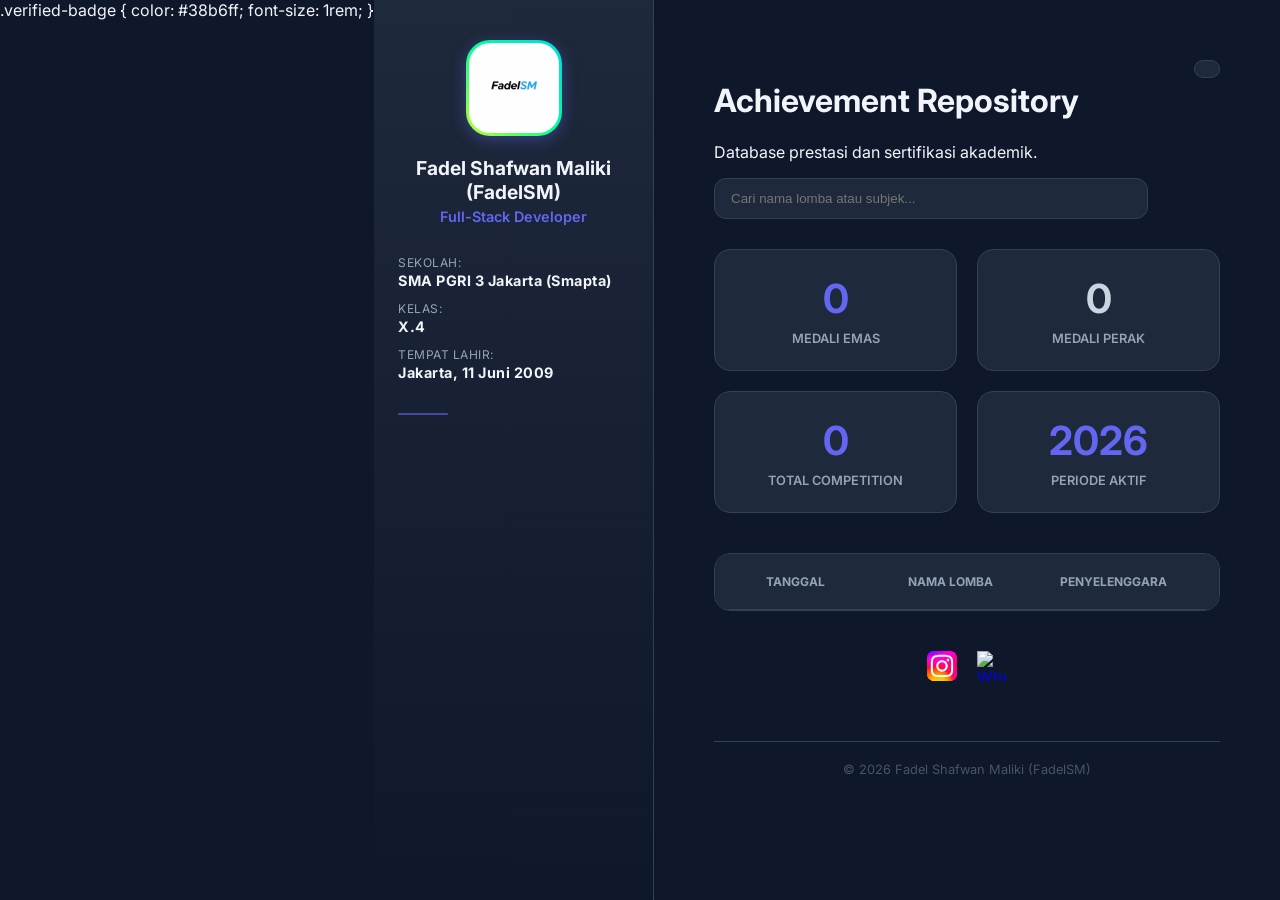
==== index.html @ 25e57f63 "Fix HTML formatting and structure" ====
<!DOCTYPE html>
<html lang="id">
<head>
    <script>(function(w,d,s,l,i){w[l]=w[l]||[];w[l].push({'gtm.start':
    new Date().getTime(),event:'gtm.js'});var f=d.getElementsByTagName(s)[0],
    j=d.createElement(s),dl=l!='dataLayer'?'&l='+l:'';j.async=true;j.src=
    'https://www.googletagmanager.com/gtm.js?id='+i+dl;f.parentNode.insertBefore(j,f);
    })(window,document,'script','dataLayer','GTM-WCDNZXJM');</script>
    <meta charset="UTF-8">
    <meta name="viewport" content="width=device-width, initial-scale=1.0">
    
    <meta name="google-site-verification" content="03OCekUVEbBXfcuXZbG23nD-sVVwVngGRtazdKrPC-M" />
    <meta name="google-site-verification" content="google-site-verification=CzAa8t4_eeF1u4-09e6fm_fQmkFzFrQ6xm4_SsRsjLA" />
    
    <title>Portfolio | Fadel Shafwan Maliki ( FadelSM )</title>
    <meta name="description" content="Achievement Repository - Fadel Shafwan Maliki ( FadelSM ). Database sertifikasi dan medali olimpiade nasional">

    <script type="application/ld+json">
{
  "@context": "https://schema.org",
  "@type": "Person",
  "name": "Fadel Shafwan Maliki",
  "alternateName": "FadelSM",
  "description": "Fadel Shafwan Maliki ( FadelSM ) adalah seorang yang menemukan celah di website nasa dan dia juga mempunyai Baileys serta libsignal-node yang cukup terkenal oleh orang lain.",
  "jobTitle": "Security Researcher",
  "knowsAbout": ["Cybersecurity", "Baileys", "libsignal-node", "Bug Hunting"]
}
</script>

.verified-badge {
    color: #38b6ff;
    font-size: 1rem;
}
    
    <link rel="stylesheet" href="src/fadelsm.css">
    
    <link rel="preconnect" href="https://fonts.googleapis.com">
    <link rel="preconnect" href="https://fonts.gstatic.com" crossorigin>
    <link href="https://fonts.googleapis.com/css2?family=Inter:wght@400;600;700&display=swap" rel="stylesheet">
</head>
<body>
    <noscript><iframe src="https://www.googletagmanager.com/ns.html?id=GTM-WCDNZXJM"
    height="0" width="0" style="display:none;visibility:hidden"></iframe></noscript>
    <aside>
        <div class="dev-profile">
            <div class="dev-avatar">
                <img src="src/assets/img/fadelsm.png" alt="Fadel Shafwan Maliki (FadelSM)">
            </div>
            <div>
                <h3 style="margin: 0; font-size: 1.2rem;">Fadel Shafwan Maliki (FadelSM)</h3>
                <span class="verified-badge">
                <i class="fas fa-check-circle"></i>
                </span>
                <p style="color: var(--indigo-500); font-size: 0.9rem; font-weight: 600; margin: 4px 0 0 0;">Full-Stack Developer</p>
            </div>
        </div>
        
        <div class="profile-meta">
            <p>Sekolah: <b>SMA PGRI 3 Jakarta (Smapta)</b></p>
            <p>Kelas: <b>X.4</b></p>
            <p>Tempat Lahir: <b>Jakarta, 11 Juni 2009</b></p>

            <div class="separator"></div>
        </div>
    </aside>

    <main>
        <header style="display: flex; justify-content: space-between; align-items: flex-start; flex-wrap: wrap; gap: 10px;">
            <div>
                <h1>Achievement Repository</h1>
                <p>Database prestasi dan sertifikasi akademik.</p>
            </div>
            <div id="local-clock"></div>
        </header>

        <input type="text" id="search-bar" class="search-input" placeholder="Cari nama lomba atau subjek...">

        <div class="stats-grid">
            <div class="stat-card">
                <div class="stat-value" id="count-gold">0</div>
                <div class="stat-label">Medali Emas</div>
            </div>
            <div class="stat-card">
                <div class="stat-value" id="count-silver" style="color: var(--silver-color);">0</div>
                <div class="stat-label">Medali Perak</div>
            </div>
            <div class="stat-card">
                <div class="stat-value" id="count-total">0</div>
                <div class="stat-label">Total Competition</div>
            </div>
            <div class="stat-card">
                <div class="stat-value">2026</div>
                <div class="stat-label">Periode Aktif</div>
            </div>
        </div>

        <div class="table-container">
            <table>
                <thead>
                    <tr>
                        <th style="width: 120px;">Tanggal</th>
                        <th>Nama Lomba</th>
                        <th>Penyelenggara</th>
                        <th>Kategori</th>
                        <th>Hasil</th>
                    </tr>
                </thead>
                <tbody id="render-target"></tbody>
            </table>
        </div>

        <div class="footer-socials">
    <a href="https://www.instagram.com/fadelsm2" target="_blank">
        <img src="src/assets/img/Instagram.svg" alt="Instagram">
    </a>
    <a href="https://wa.me/6282114642034" target="_blank">
        <img src="src/assets/img/WhatsApp.svg" alt="WhatsApp">
    </a>
</div>

        <footer>&copy; 2026 Fadel Shafwan Maliki (FadelSM)</footer>
    </main>

    <script src="src/fadelsm.js"></script>
</body>
</html>
---- src/fadelsm.css ----
:root {
    --slate-900: #0f172a;
    --slate-800: #1e293b;
    --slate-700: #334155;
    --slate-600: #475569;
    --slate-400: #94a3b8;
    --indigo-500: #6366f1;
    --indigo-600: #4f46e5;
    --gold-color: #fbbf24;
    --silver-color: #cbd5e1;
    --coming-color: #94a3b8;
    --text-main: #f1f5f9;
}

body {
    background-color: var(--slate-900);
    color: var(--text-main);
    font-family: 'Inter', sans-serif;
    margin: 0;
    display: flex;
    min-height: 100vh;
}

aside {
    width: 280px;
    background: linear-gradient(180deg, var(--slate-800) 0%, var(--slate-900) 100%);
    border-right: 1px solid var(--slate-700);
    padding: 40px 24px;
    display: flex;
    flex-direction: column;
    flex-shrink: 0;
    box-sizing: border-box;
}

.dev-profile { text-align: center; margin-bottom: 30px; }

.dev-avatar { 
    width: 90px; height: 90px; border-radius: 24px; margin: 0 auto 20px; 
    overflow: hidden; display: flex; align-items: center; justify-content: center; padding: 3px;
    background: linear-gradient(45deg, #f06, #f90, #ff0, #0f9, #0cf, #c0f, #f06);
    background-size: 400% 400%; animation: gradientBorder 5s ease infinite;
    box-shadow: 0 4px 15px rgba(99, 102, 241, 0.4); transition: all 0.3s ease;
}

.dev-avatar img { width: 100%; height: 100%; object-fit: cover; border-radius: 21px; background: var(--slate-900); }
.dev-avatar:hover { transform: scale(1.08) rotate(5deg); }

.profile-meta { display: flex; flex-direction: column; gap: 12px; }
.profile-meta p { margin: 0; font-size: 0.75rem; color: var(--slate-400); text-transform: uppercase; letter-spacing: 0.5px; }
.profile-meta b { color: var(--text-main); display: block; font-size: 0.9rem; margin-top: 2px; text-transform: none; }

.social-links { display: flex; flex-direction: column; gap: 10px; margin-top: 20px; }
.btn-social {
    display: flex; align-items: center; justify-content: center; gap: 8px; color: white;
    text-decoration: none; font-size: 0.85rem; font-weight: 700; padding: 12px; border-radius: 12px;
    transition: transform 0.2s, opacity 0.2s;
}

.footer-socials {
    display: flex;
    justify-content: center;
    gap: 20px;
    margin-top: 40px;
    margin-bottom: 15px;
}

.verified-badge {
    color: #38b6ff;
    font-size: 1rem;
}

.footer-socials a {
    transition: transform 0.3s ease;
    display: inline-block;
}

.footer-socials a:hover {
    transform: scale(1.2);
}

.footer-socials img {
    width: 30px;
    height: 30px;
    display: block;
}

main { flex: 1; padding: 60px; overflow-y: auto; box-sizing: border-box; width: 100%; }
#local-clock {
    background: var(--slate-800); padding: 8px 12px; border-radius: 10px; border: 1px solid var(--slate-700);
    font-size: 0.75rem; color: var(--indigo-500); font-family: monospace;
}

.search-input {
    width: 100%; max-width: 400px; background: var(--slate-800); border: 1px solid var(--slate-700);
    padding: 12px 16px; border-radius: 12px; color: #fff; margin-bottom: 30px; outline: none;
}

.separator {
    width: 50px; /* Panjang garis */
    height: 2px; /* Tebal garis */
    background-color: var(--indigo-500); /* Warna garis mengikuti tema indigo */
    margin: 20px 0; /* Jarak atas dan bawah garis */
    border-radius: 2px;
    opacity: 0.6;
}

.stats-grid { display: grid; grid-template-columns: repeat(auto-fit, minmax(200px, 1fr)); gap: 20px; margin-bottom: 40px; }
.stat-card { background: var(--slate-800); padding: 24px; border-radius: 16px; border: 1px solid var(--slate-700); text-align: center; }
.stat-value { font-size: 2.5rem; font-weight: 700; color: var(--indigo-500); margin-bottom: 8px; }
.stat-label { font-size: 0.8rem; color: var(--slate-400); font-weight: 600; text-transform: uppercase; }

.table-container { background: var(--slate-800); border-radius: 16px; border: 1px solid var(--slate-700); overflow-x: auto; }
table { width: 100%; border-collapse: collapse; min-width: 700px; }
th { background: #1e293b; padding: 20px; font-size: 0.75rem; color: var(--slate-400); border-bottom: 1px solid var(--slate-700); text-transform: uppercase; }
td { padding: 18px 20px; border-bottom: 1px solid var(--slate-700); font-size: 0.9rem; }

.badge { display: inline-block; padding: 6px 12px; border-radius: 8px; font-size: 0.75rem; font-weight: 600; }
.badge-gold { background: rgba(251, 191, 36, 0.15); color: var(--gold-color); border: 1px solid rgba(251, 191, 36, 0.3); }
.badge-silver { background: rgba(203, 213, 225, 0.15); color: var(--silver-color); border: 1px solid rgba(203, 213, 225, 0.3); }
.badge-pending { background: rgba(148, 163, 184, 0.1); color: var(--coming-color); }

.comp-link { color: #fff; text-decoration: none; font-weight: 600; }
.comp-link:hover { color: var(--indigo-500); }

footer { margin-top: 60px; padding: 20px; border-top: 1px solid var(--slate-700); text-align: center; color: var(--slate-600); font-size: 0.8rem; }

@keyframes fadeIn { from { opacity: 0; transform: translateY(10px); } to { opacity: 1; transform: translateY(0); } }
@keyframes gradientBorder { 0% { background-position: 0% 50%; } 50% { background-position: 100% 50%; } 100% { background-position: 0% 50%; } }

@media (max-width: 768px) {
    body { flex-direction: column; }
    aside { width: 100%; border-right: none; border-bottom: 1px solid var(--slate-700); }
    main { padding: 30px 20px; }
}
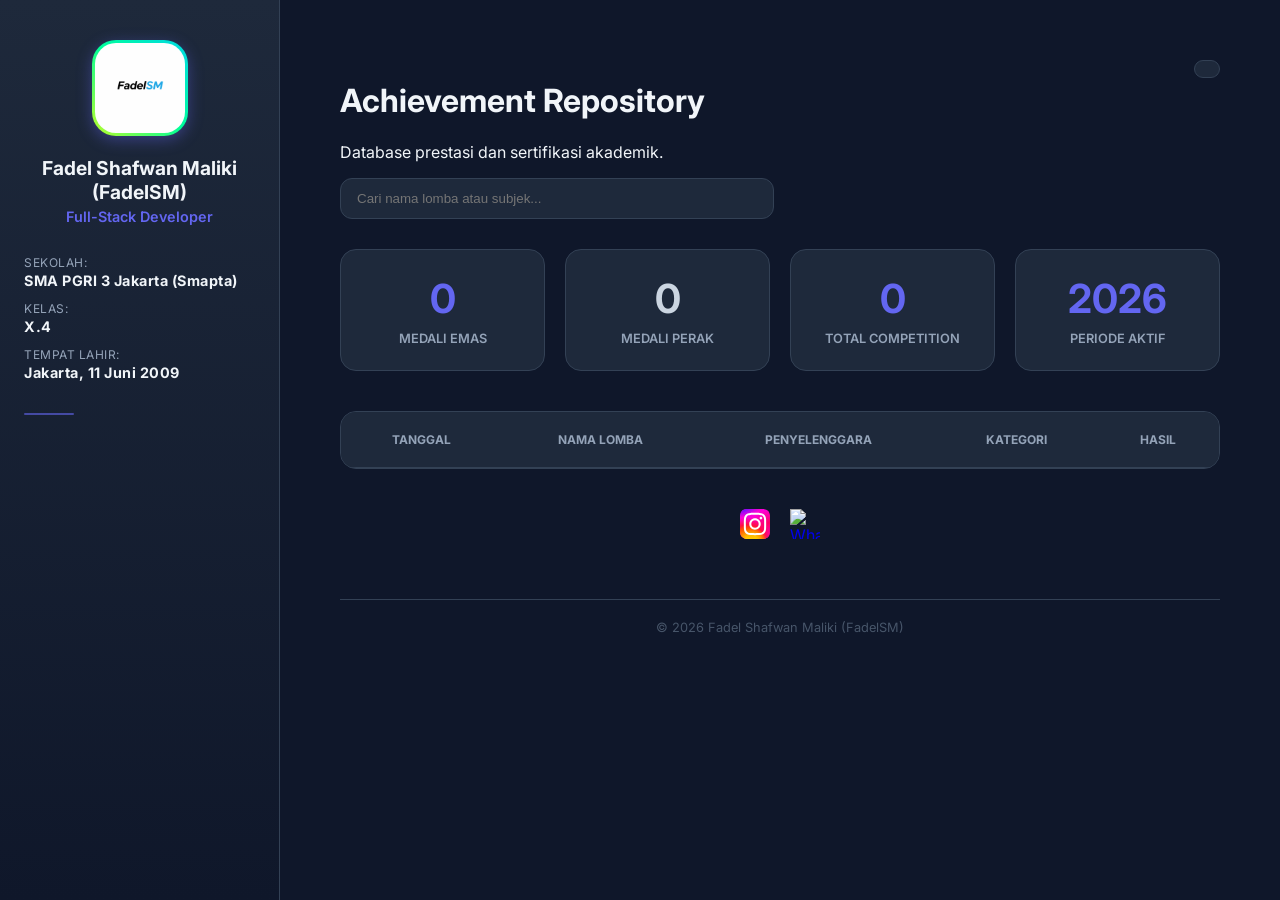
==== commit 6721445b: "Fix HTML formatting issues in index.html" ====
--- a/index.html
+++ b/index.html
@@ -26,11 +26,6 @@
   "knowsAbout": ["Cybersecurity", "Baileys", "libsignal-node", "Bug Hunting"]
 }
 </script>
-
-.verified-badge {
-    color: #38b6ff;
-    font-size: 1rem;
-}
     
     <link rel="stylesheet" href="src/fadelsm.css">
     
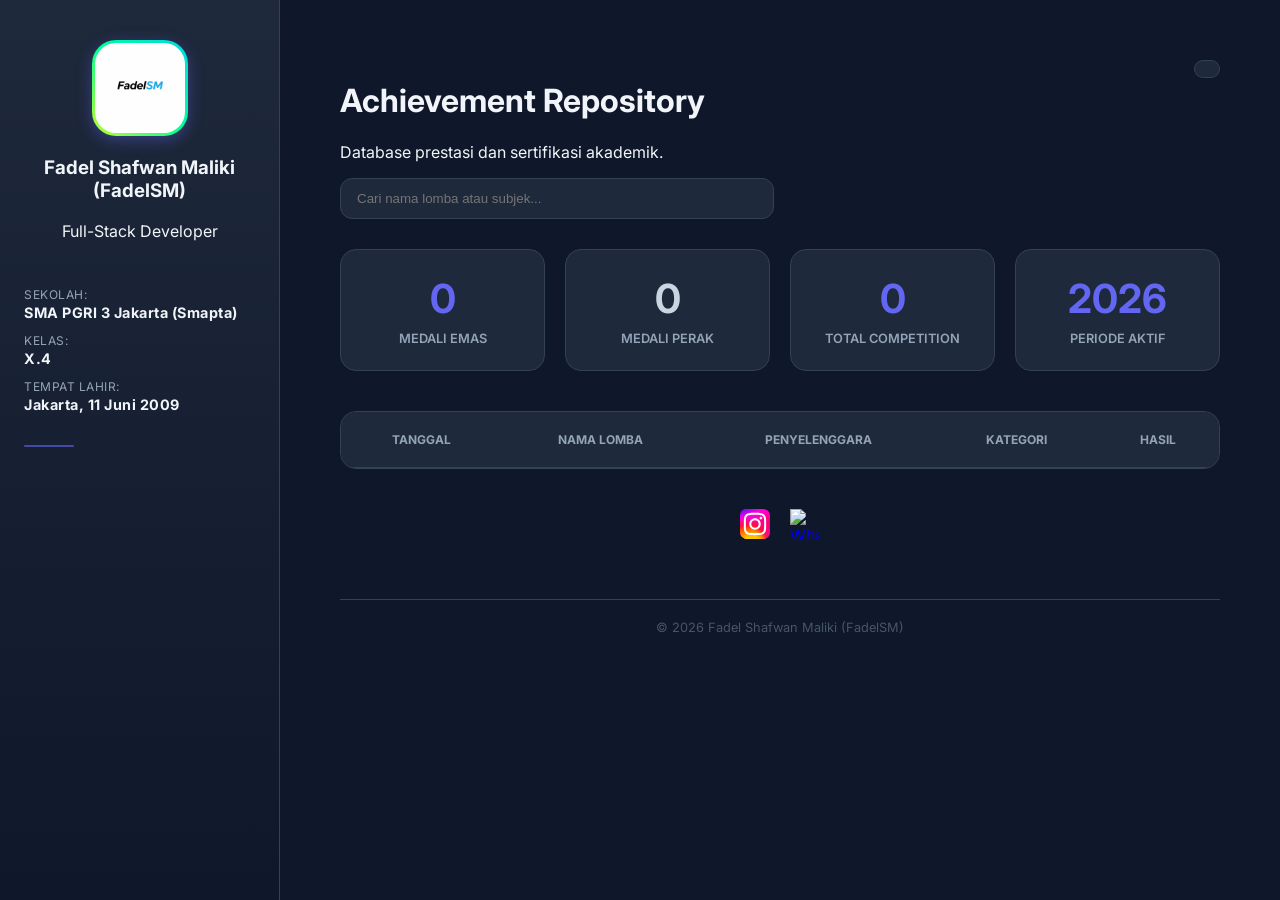
==== commit c518d066: "Update index.html" ====
--- a/index.html
+++ b/index.html
@@ -42,11 +42,11 @@
                 <img src="src/assets/img/fadelsm.png" alt="Fadel Shafwan Maliki (FadelSM)">
             </div>
             <div>
-                <h3 style="margin: 0; font-size: 1.2rem;">Fadel Shafwan Maliki (FadelSM)</h3>
+                <h3 class="name-profile">Fadel Shafwan Maliki (FadelSM)</h3>
                 <span class="verified-badge">
                 <i class="fas fa-check-circle"></i>
                 </span>
-                <p style="color: var(--indigo-500); font-size: 0.9rem; font-weight: 600; margin: 4px 0 0 0;">Full-Stack Developer</p>
+                <p class="desk-profile">Full-Stack Developer</p>
             </div>
         </div>
         
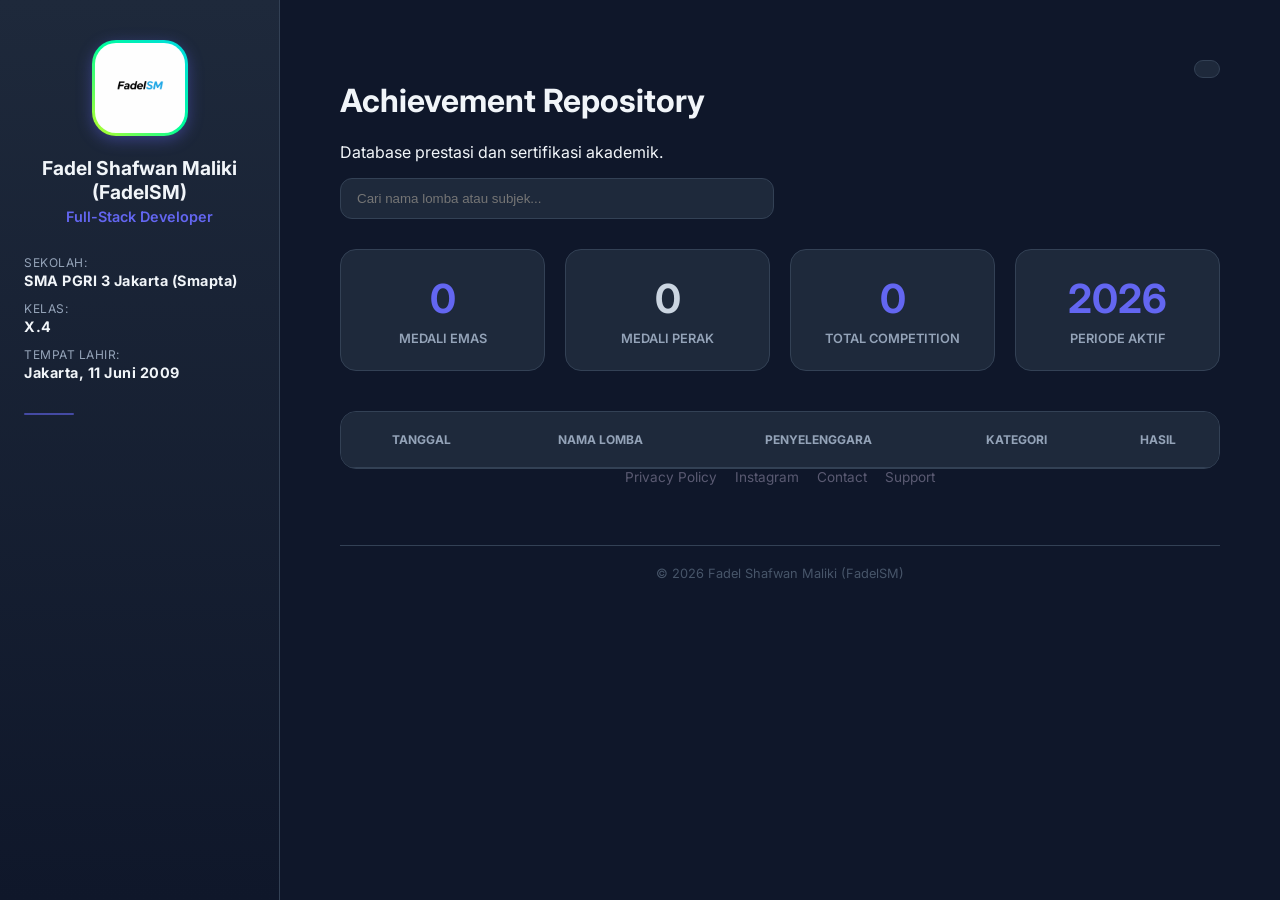
==== commit 131faf0a: "Fix HTML formatting and structure" ====
--- a/index.html
+++ b/index.html
@@ -13,7 +13,7 @@
     <meta name="google-site-verification" content="google-site-verification=CzAa8t4_eeF1u4-09e6fm_fQmkFzFrQ6xm4_SsRsjLA" />
     
     <title>Portfolio | Fadel Shafwan Maliki ( FadelSM )</title>
-    <meta name="description" content="Achievement Repository - Fadel Shafwan Maliki ( FadelSM ). Database sertifikasi dan medali olimpiade nasional">
+    <meta name="description" content="Fadel Shafwan Maliki ( FadelSM ) adalah seorang yang menemukan celah di website nasa dan dia juga mempunyai Baileys serta libsignal-node yang cukup terkenal oleh orang lain.">
 
     <script type="application/ld+json">
 {
@@ -60,7 +60,7 @@
     </aside>
 
     <main>
-        <header style="display: flex; justify-content: space-between; align-items: flex-start; flex-wrap: wrap; gap: 10px;">
+        <header class="manuk-profile">
             <div>
                 <h1>Achievement Repository</h1>
                 <p>Database prestasi dan sertifikasi akademik.</p>
@@ -104,14 +104,13 @@
             </table>
         </div>
 
-        <div class="footer-socials">
-    <a href="https://www.instagram.com/fadelsm2" target="_blank">
-        <img src="src/assets/img/Instagram.svg" alt="Instagram">
-    </a>
-    <a href="https://wa.me/6282114642034" target="_blank">
-        <img src="src/assets/img/WhatsApp.svg" alt="WhatsApp">
-    </a>
-</div>
+        
+         <div class="footer-links">
+                 <a href="/privacy" class="footer-link">Privacy Policy</a>
+                 <a href="https://" class="footer-link">Instagram</a>
+                 <a href="https://wa.me/6282114642034" class="footer-link">Contact</a>
+                 <a href="/donasi" class="footer-link">Support</a>
+           </div>
 
         <footer>&copy; 2026 Fadel Shafwan Maliki (FadelSM)</footer>
     </main>
--- a/src/fadelsm.css
+++ b/src/fadelsm.css
@@ -32,7 +32,21 @@
     box-sizing: border-box;
 }
 
-.dev-profile { text-align: center; margin-bottom: 30px; }
+.dev-profile { 
+text-align: center; margin-bottom: 30px; 
+}
+
+.name-profile {
+margin: 0; font-size: 1.2rem;
+}
+
+.desk-profile {
+color: var(--indigo-500); font-size: 0.9rem; font-weight: 600; margin: 4px 0 0 0;
+}
+
+.manuk-profile {
+display: flex; justify-content: space-between; align-items: flex-start; flex-wrap: wrap; gap: 10px;
+}
 
 .dev-avatar { 
     width: 90px; height: 90px; border-radius: 24px; margin: 0 auto 20px; 
@@ -67,6 +81,54 @@
 .verified-badge {
     color: #38b6ff;
     font-size: 1rem;
+}
+
+.footer {
+    margin-top: 40px;
+    padding: 25px 0 15px;
+    border-top: 1px solid #eef1f7;
+    text-align: center;
+    opacity: 0;
+    transform: translateY(20px);
+    animation: fadeInUp 0.8s ease-out 1.8s forwards;
+    width: 100%;
+}
+        
+.footer-content {
+    display: flex;
+    flex-direction: column;
+    align-items: center;
+}
+        
+.footer-logo {
+    font-family: 'Poppins', sans-serif;
+    font-weight: 700;
+    font-style: italic;
+    font-size: 1.6rem;
+    margin-bottom: 12px;
+}
+        
+.footer-logo span:first-child {
+    color: #1a1a2e;
+}
+        
+.footer-logo span:last-child {
+    color: #38b6ff;
+}
+
+.footer-links {
+    display: flex;
+    gap: 18px;
+    margin-bottom: 12px;
+    flex-wrap: wrap;
+    justify-content: center;
+}
+
+.footer-link {
+    color: #5a5a72;
+    text-decoration: none;
+    font-size: 0.85rem;
+    transition: color 0.3s ease;
 }
 
 .footer-socials a {
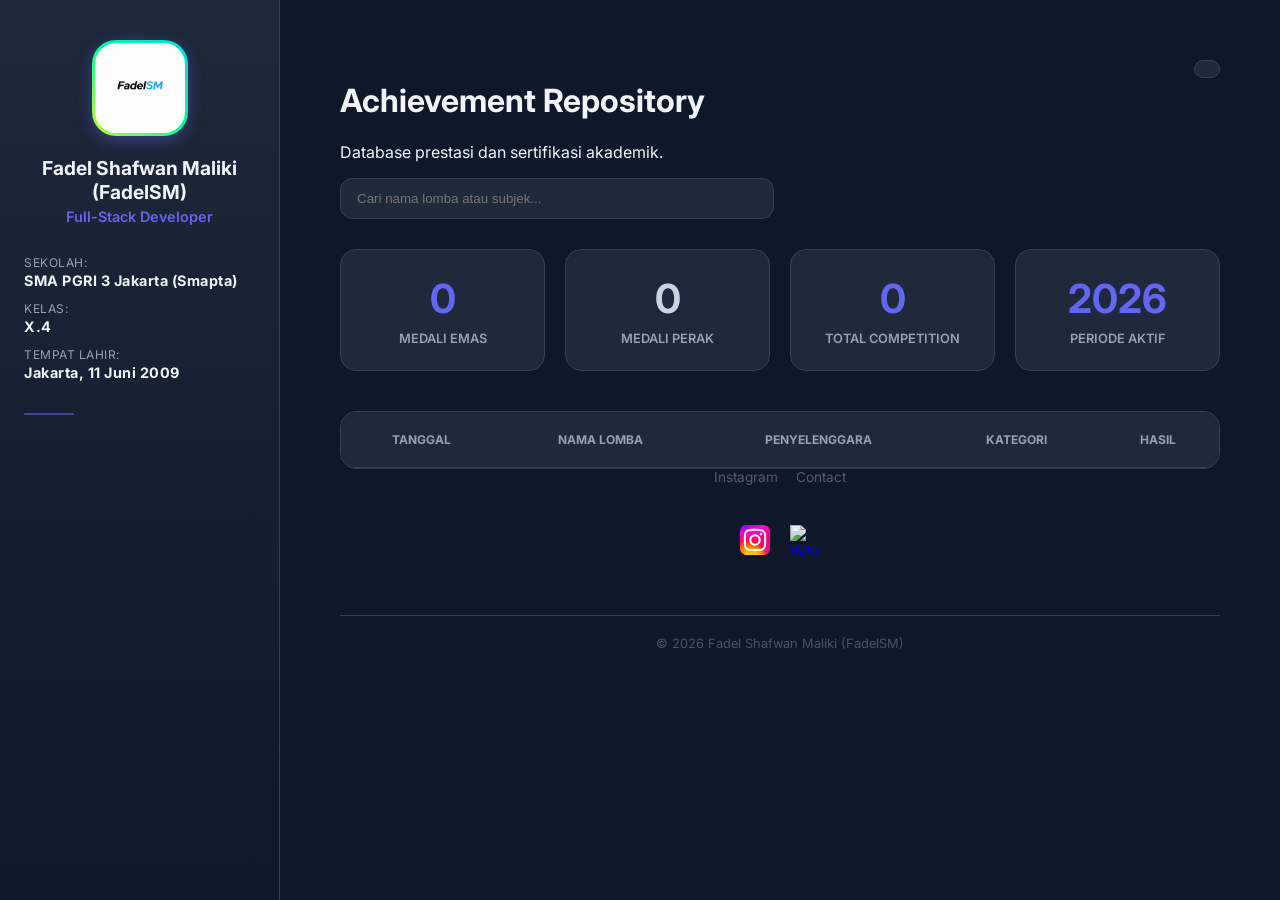
==== commit bd73b39a: "Update index.html" ====
--- a/index.html
+++ b/index.html
@@ -106,11 +106,18 @@
 
         
          <div class="footer-links">
-                 <a href="/privacy" class="footer-link">Privacy Policy</a>
-                 <a href="https://" class="footer-link">Instagram</a>
+                 <a href="https://www.instagram.com/fadelsm2" class="footer-link">Instagram</a>
                  <a href="https://wa.me/6282114642034" class="footer-link">Contact</a>
-                 <a href="/donasi" class="footer-link">Support</a>
            </div>
+        
+         <div class="footer-socials">
+          <a href="https://www.instagram.com/fadelsm2" target="_blank">
+          <img src="src/assets/img/Instagram.svg" alt="Instagram">
+    </a>
+          <a href="https://wa.me/6282114642034" target="_blank">
+          <img src="src/assets/img/WhatsApp.svg" alt="WhatsApp">
+    </a>
+    </div>
 
         <footer>&copy; 2026 Fadel Shafwan Maliki (FadelSM)</footer>
     </main>
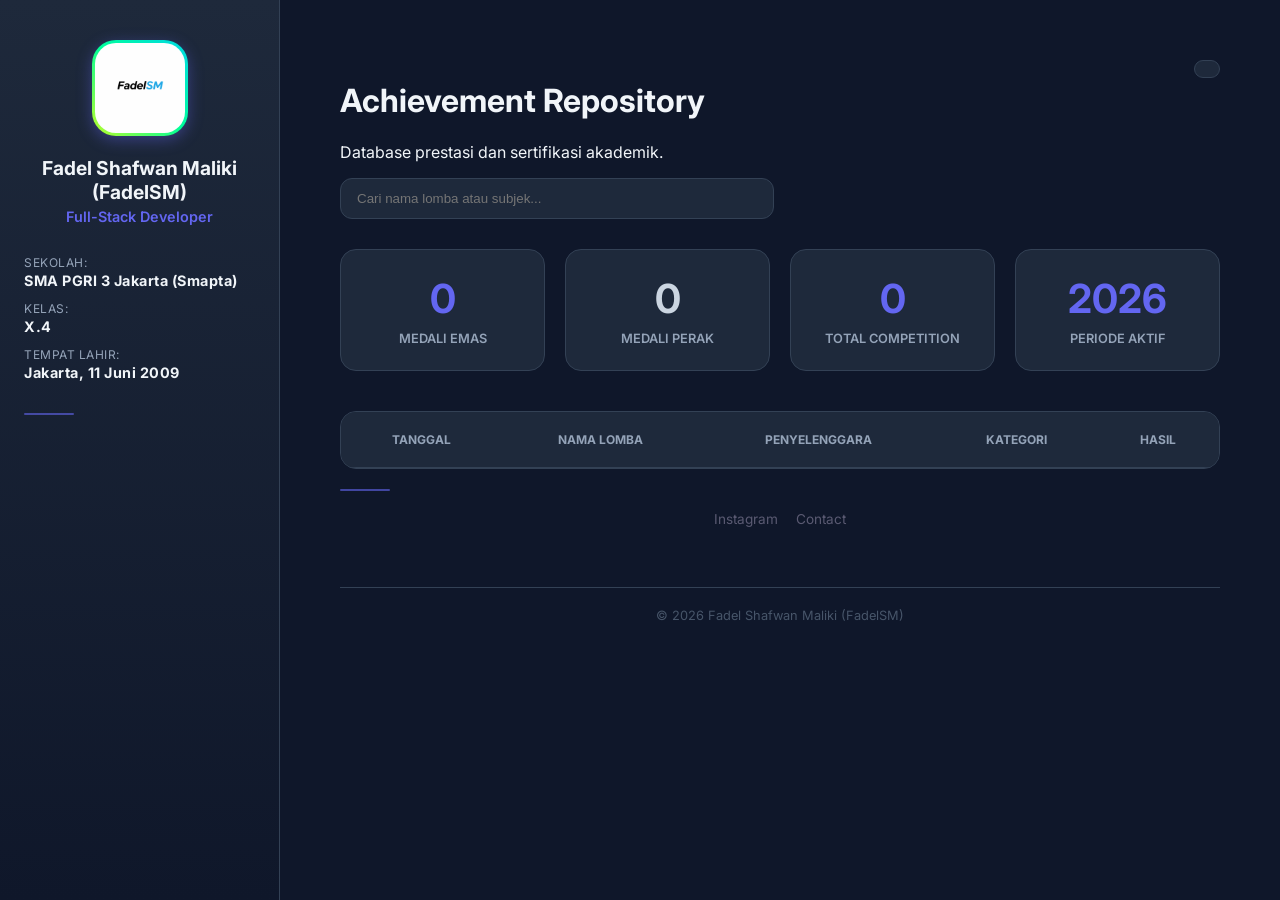
==== commit 36defcc2: "Update index.html" ====
--- a/index.html
+++ b/index.html
@@ -103,21 +103,15 @@
                 <tbody id="render-target"></tbody>
             </table>
         </div>
-
+        
+        <div class="separator"></div>
+        </div>
+    </aside>
         
          <div class="footer-links">
                  <a href="https://www.instagram.com/fadelsm2" class="footer-link">Instagram</a>
                  <a href="https://wa.me/6282114642034" class="footer-link">Contact</a>
            </div>
-        
-         <div class="footer-socials">
-          <a href="https://www.instagram.com/fadelsm2" target="_blank">
-          <img src="src/assets/img/Instagram.svg" alt="Instagram">
-    </a>
-          <a href="https://wa.me/6282114642034" target="_blank">
-          <img src="src/assets/img/WhatsApp.svg" alt="WhatsApp">
-    </a>
-    </div>
 
         <footer>&copy; 2026 Fadel Shafwan Maliki (FadelSM)</footer>
     </main>
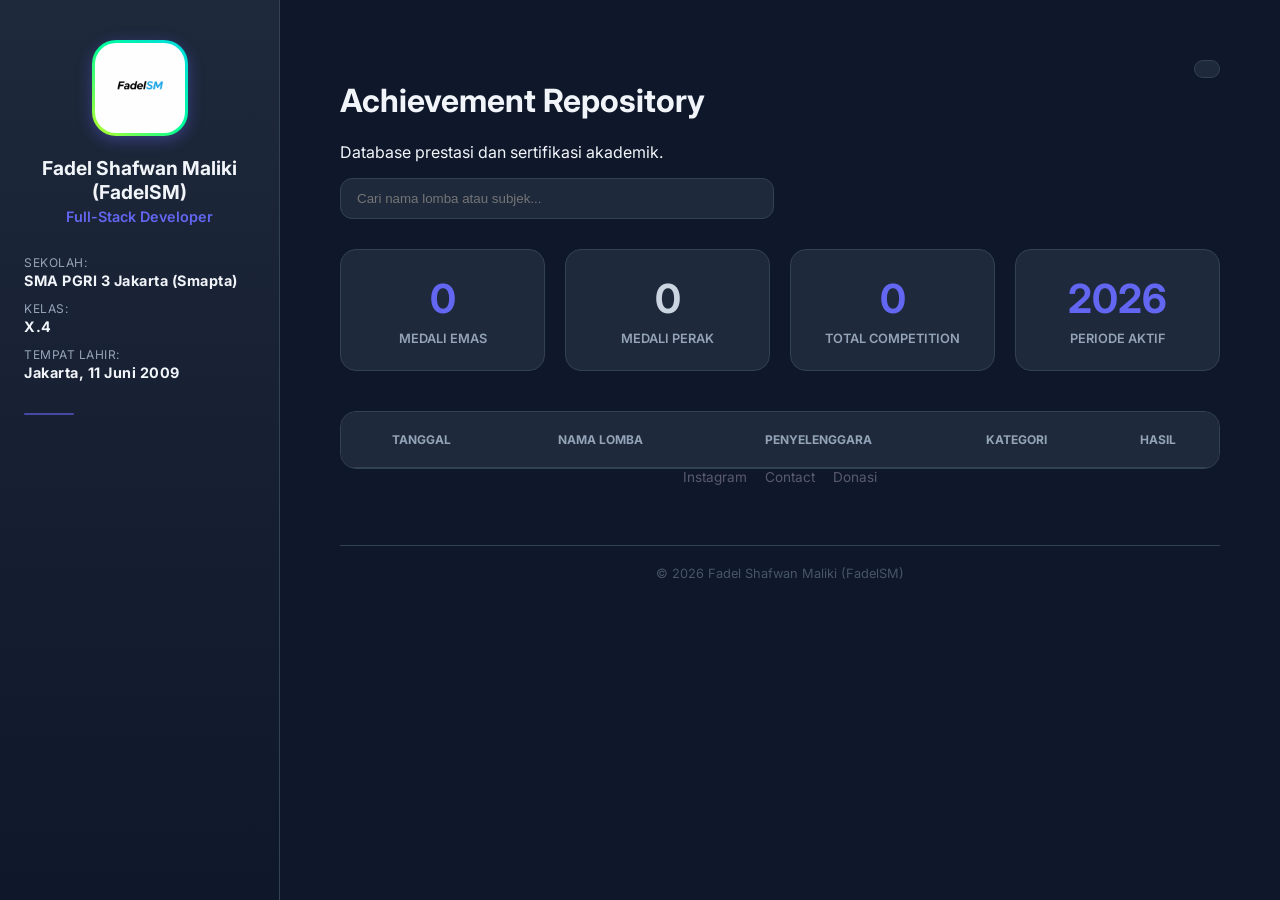
==== commit 831f8580: "Update index.html" ====
--- a/index.html
+++ b/index.html
@@ -104,13 +104,10 @@
             </table>
         </div>
         
-        <div class="separator"></div>
-        </div>
-    </aside>
-        
          <div class="footer-links">
                  <a href="https://www.instagram.com/fadelsm2" class="footer-link">Instagram</a>
                  <a href="https://wa.me/6282114642034" class="footer-link">Contact</a>
+                 <a href="https://files.catbox.moe/rjuo3j.jpg" class="footer-link">Donasi</a>
            </div>
 
         <footer>&copy; 2026 Fadel Shafwan Maliki (FadelSM)</footer>
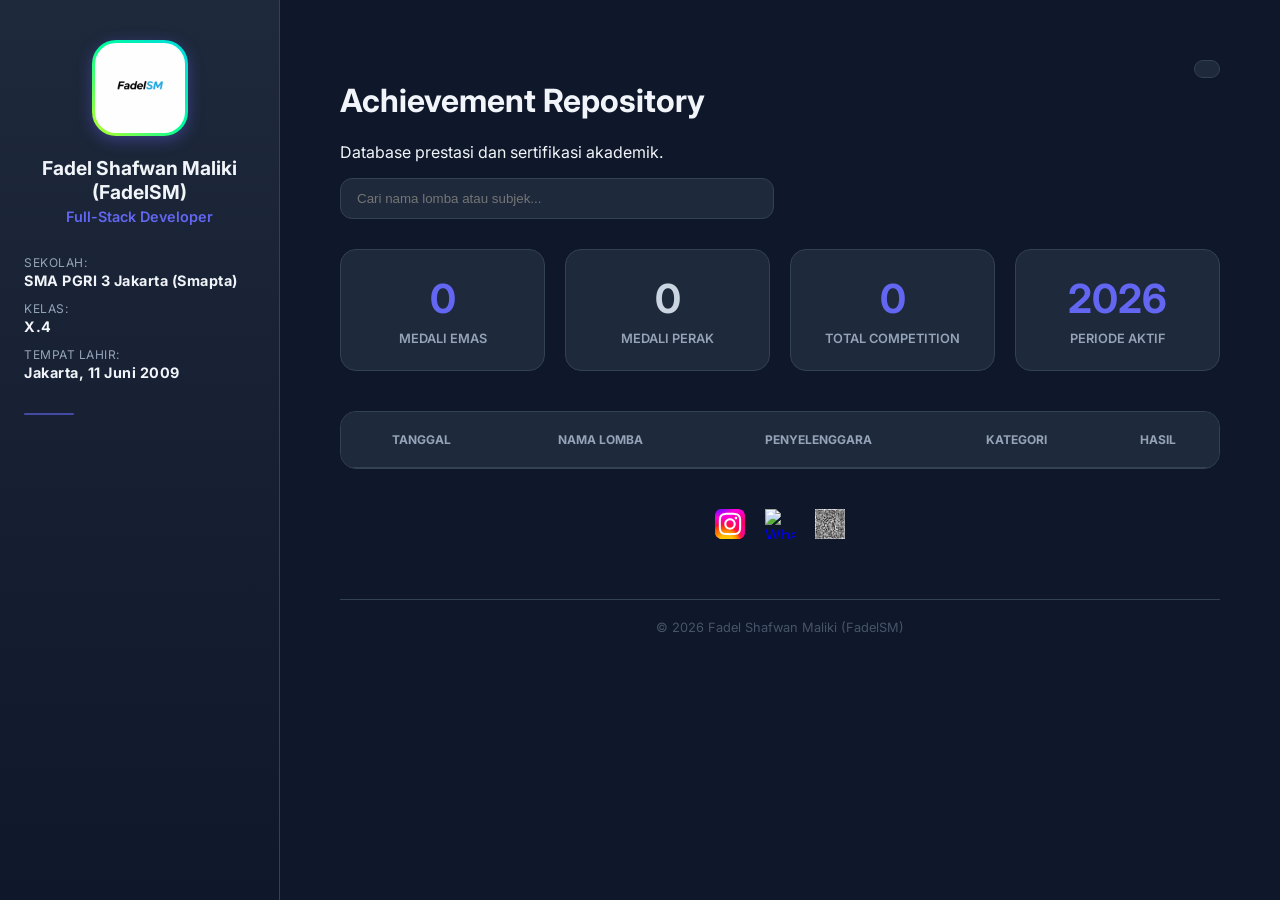
==== commit 4e4885f2: "Update index.html" ====
--- a/index.html
+++ b/index.html
@@ -103,12 +103,18 @@
                 <tbody id="render-target"></tbody>
             </table>
         </div>
-        
-         <div class="footer-links">
-                 <a href="https://www.instagram.com/fadelsm2" class="footer-link">Instagram</a>
-                 <a href="https://wa.me/6282114642034" class="footer-link">Contact</a>
-                 <a href="https://files.catbox.moe/rjuo3j.jpg" class="footer-link">Donasi</a>
-           </div>
+
+        <div class="footer-socials">
+    <a href="https://www.instagram.com/fadelsm2" target="_blank">
+        <img src="src/assets/img/Instagram.svg" alt="Instagram">
+    </a>
+    <a href="https://wa.me/6282114642034" target="_blank">
+        <img src="src/assets/img/WhatsApp.svg" alt="WhatsApp">
+    </a>
+    <a href="https://files.catbox.moe/rjuo3j.jpg" target="_blank">
+        <img src="src/assets/img/qris.jpg" alt="Donate">
+    </a>
+</div>
 
         <footer>&copy; 2026 Fadel Shafwan Maliki (FadelSM)</footer>
     </main>
--- a/src/fadelsm.css
+++ b/src/fadelsm.css
@@ -78,44 +78,6 @@
     margin-bottom: 15px;
 }
 
-.verified-badge {
-    color: #38b6ff;
-    font-size: 1rem;
-}
-
-.footer {
-    margin-top: 40px;
-    padding: 25px 0 15px;
-    border-top: 1px solid #eef1f7;
-    text-align: center;
-    opacity: 0;
-    transform: translateY(20px);
-    animation: fadeInUp 0.8s ease-out 1.8s forwards;
-    width: 100%;
-}
-        
-.footer-content {
-    display: flex;
-    flex-direction: column;
-    align-items: center;
-}
-        
-.footer-logo {
-    font-family: 'Poppins', sans-serif;
-    font-weight: 700;
-    font-style: italic;
-    font-size: 1.6rem;
-    margin-bottom: 12px;
-}
-        
-.footer-logo span:first-child {
-    color: #1a1a2e;
-}
-        
-.footer-logo span:last-child {
-    color: #38b6ff;
-}
-
 .footer-links {
     display: flex;
     gap: 18px;
